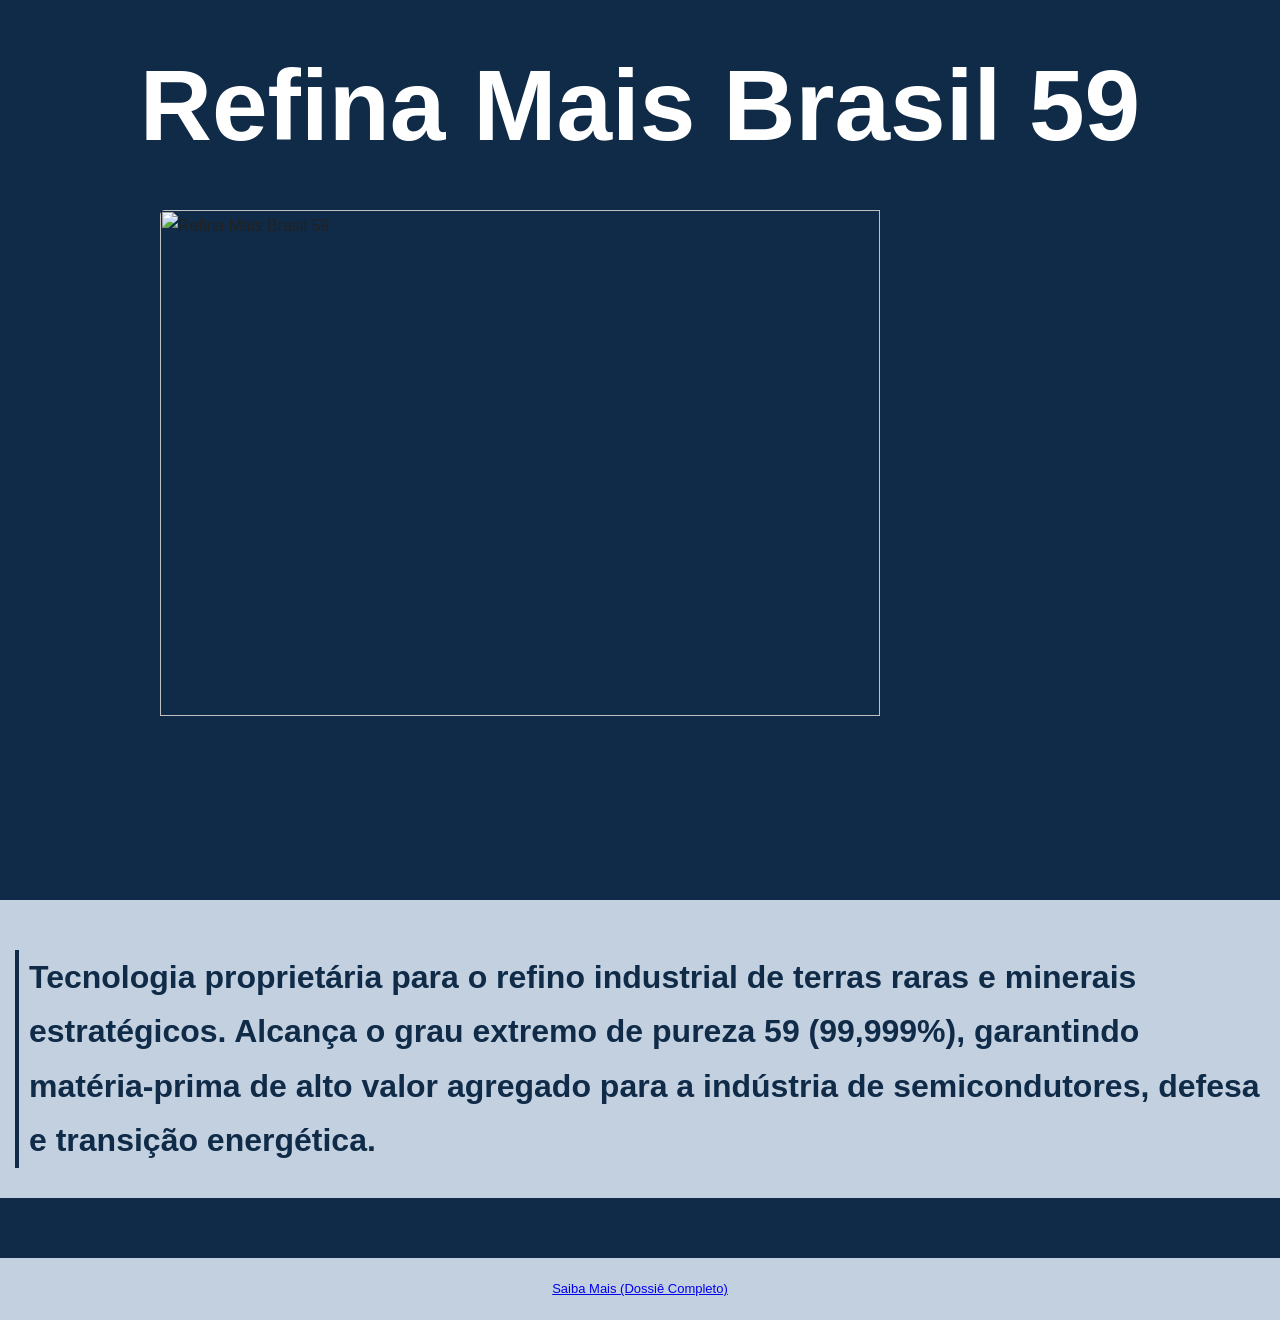
==== Card_RMB59.html @ 1a83d527 "Add files via upload" ====
<html>
  <meta charset="UTF-8">
  <meta name="viewport" content="width=device-width, initial-scale=1.0">
  <head>
  <style>
    * { margin: 0; padding: 0; box-sizing: border-box; font-family: 'Segoe UI', Tahoma, Geneva, Verdana, sans-serif; }
    body { background-color: #0f2b48; color: #222; line-height: 1.7; }
    header a { color: #fff; text-decoration: none; font-weight: bold; text-align: center; }
    .container { max-width: 900px; margin: 40px auto; padding: 0 20px; }
    .voltar-link { display: inline-block; margin-bottom: 20px; color: #0f2b48; text-decoration: none; font-weight: bold; }
    .voltar-link:hover { text-decoration: underline; }
    h2 { color: #0f2b48; font-size: 22px; margin-top: 35px; margin-bottom: 15px; border-left: 4px solid #0f2b48; padding-left: 10px; }
    p { margin-bottom: 18px; text-align: justify; color: #333; }
    ul { margin-left: 25px; margin-bottom: 20px; }
    li { margin-bottom: 8px; }
    .box-destaque { background: #f0f4f8; border: 1px solid #d0dfec; padding: 20px; border-radius: 6px; margin: 25px 0; }
    .box-destaque h3 { color: #0f2b48; margin-bottom: 10px; }
    footer { background: #0b1e33; color: #a0b2c6; text-align: center; padding: 20px; margin-top: 60px; font-size: 13px; }
    header {background-color: #0f2b48;width: 100%;display: block;padding: 20px;text-align: center;
}

header h1 {color: white;font-size: 100px;text-align: center;border: none;padding: 0;margin: 0;width: 100%;
}

section {
  display: flex;
}
nav {
  flex: 1;
  background-color: #0f2b48;
  padding: 15px;
}
nav ul {
  list-style-type: none;
  padding: 0;
}article {
  flex: 4;
  background-color: #c3d0e0;
  padding: 15px;
}
article h2 {
  font-size: 2rem;
}
footer {
  background-color: #c3d0e0;
  padding: 20px;
  text-align: center;
  color: white;
}
    @media (max-width: 600px) {
  section {
    flex-direction: column;
  }
}
  </style>
  </head>
  <header><h1><strong>Refina Mais Brasil 59</strong></h1></header>
      <img src="https://www.tce.mg.gov.br/ImagemDestaque/1111627982.jpg"
     alt="Refina Mais Brasil 59"
     style="width:75%; display:block; margin: 0 auto 15px auto; border-radius:5px;">
    </ul> 
  <article>
   <h2>Tecnologia proprietária para o refino industrial de terras raras e minerais estratégicos. Alcança o grau extremo de pureza 59 (99,999%), garantindo matéria-prima de alto valor agregado para a indústria de semicondutores, defesa e transição energética.</h2>
  </article>
<footer><a href="refina-59.html" class="btn-saiba-mais">Saiba Mais (Dossiê Completo)</a></footer>
</html>
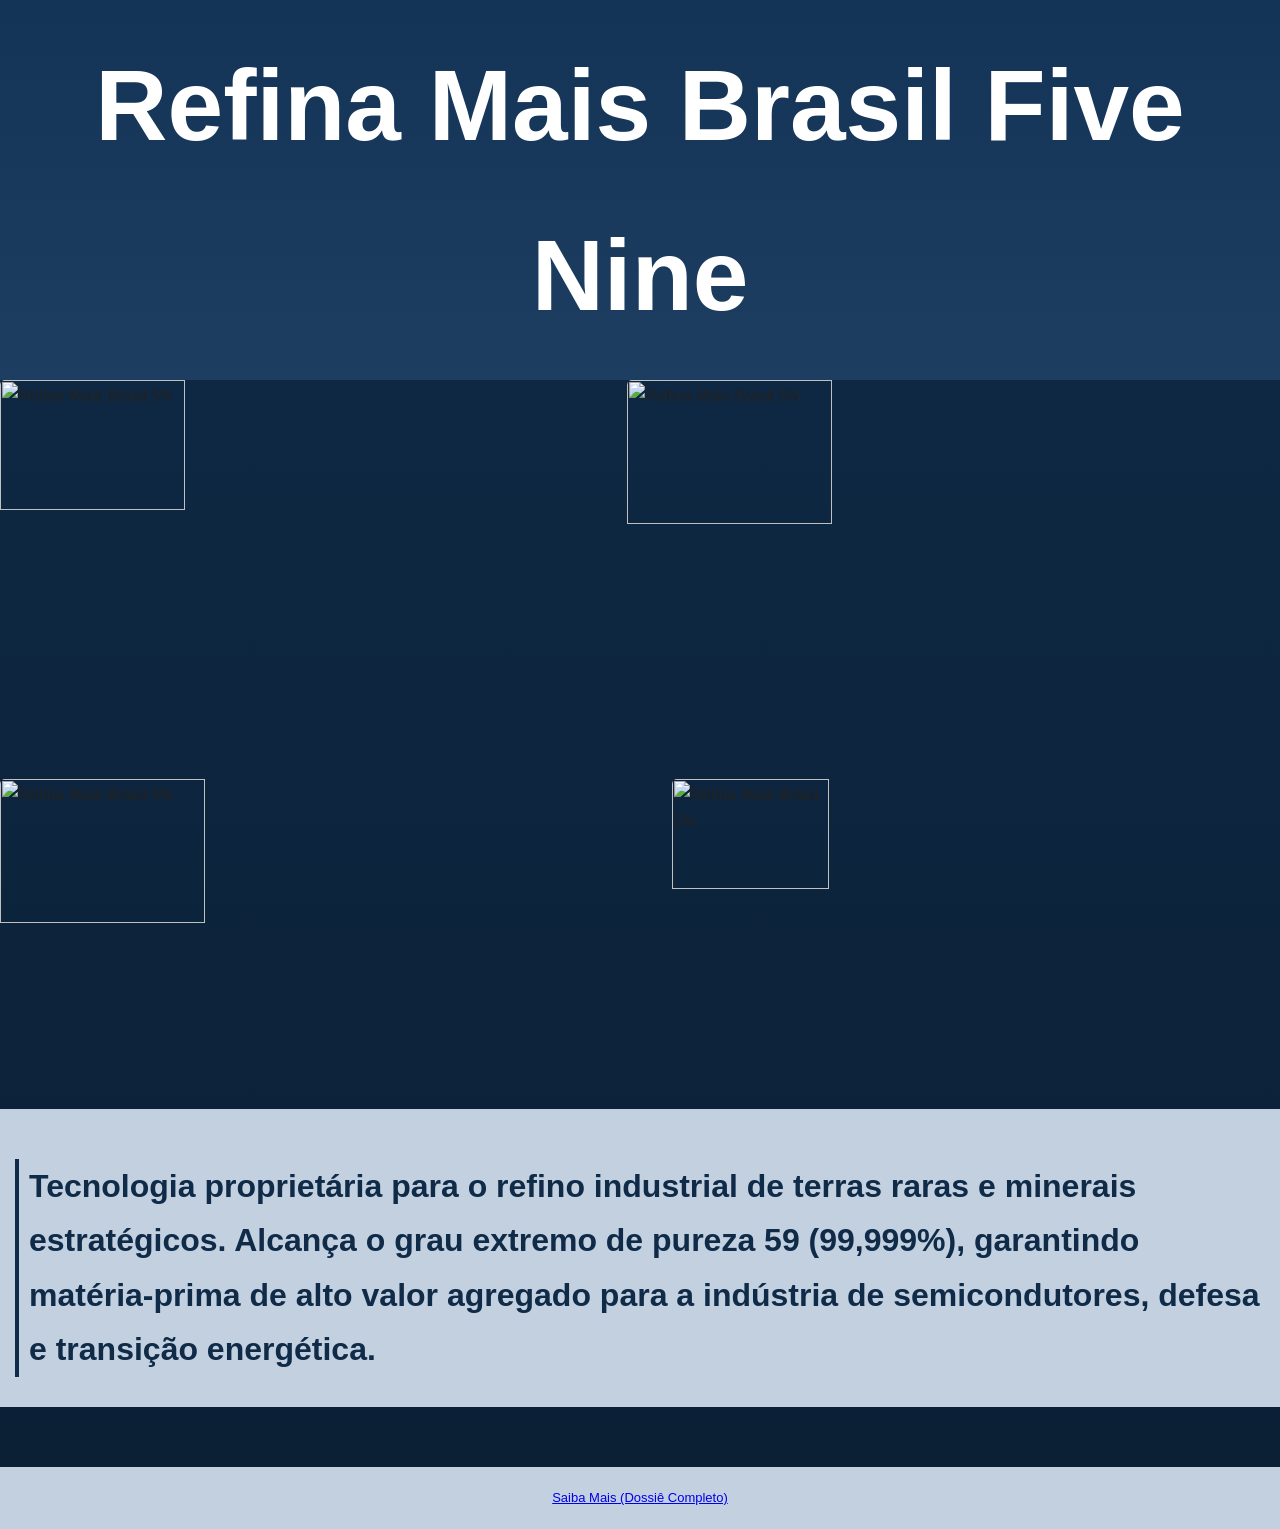
==== commit a3bee285: "Add files via upload" ====
--- a/Card_RMB59.html
+++ b/Card_RMB59.html
@@ -4,7 +4,7 @@
   <head>
   <style>
     * { margin: 0; padding: 0; box-sizing: border-box; font-family: 'Segoe UI', Tahoma, Geneva, Verdana, sans-serif; }
-    body { background-color: #0f2b48; color: #222; line-height: 1.7; }
+    body { background-color: #0f2b48; color: #222; line-height: 1.7; BacKground-image: linear-gradient(#0f2b48,rgba(0, 0, 3, 0.288)) }
     header a { color: #fff; text-decoration: none; font-weight: bold; text-align: center; }
     .container { max-width: 900px; margin: 40px auto; padding: 0 20px; }
     .voltar-link { display: inline-block; margin-bottom: 20px; color: #0f2b48; text-decoration: none; font-weight: bold; }
@@ -16,7 +16,7 @@
     .box-destaque { background: #f0f4f8; border: 1px solid #d0dfec; padding: 20px; border-radius: 6px; margin: 25px 0; }
     .box-destaque h3 { color: #0f2b48; margin-bottom: 10px; }
     footer { background: #0b1e33; color: #a0b2c6; text-align: center; padding: 20px; margin-top: 60px; font-size: 13px; }
-    header {background-color: #0f2b48;width: 100%;display: block;padding: 20px;text-align: center;
+    header {background-color: #133457;width: 100%;display: block;padding: 20px;text-align: center; background-image: linear-gradient(#133457,#1e3e61);
 }
 
 header h1 {color: white;font-size: 100px;text-align: center;border: none;padding: 0;margin: 0;width: 100%;
@@ -54,10 +54,29 @@
 }
   </style>
   </head>
-  <header><h1><strong>Refina Mais Brasil 59</strong></h1></header>
-      <img src="https://www.tce.mg.gov.br/ImagemDestaque/1111627982.jpg"
-     alt="Refina Mais Brasil 59"
-     style="width:75%; display:block; margin: 0 auto 15px auto; border-radius:5px;">
+  <header><h1><strong>Refina Mais Brasil Five Nine</strong></h1></header>
+      <img src="https://encrypted-tbn0.gstatic.com/images?q=tbn:ANd9GcQ9hmEEEx_StwH6_mSOwBJF-yfBmpSzUkWbQmv9wnbqNw&s=10"
+     alt="Refina Mais Brasil 5N"
+     style="width:38%; display:block; margin: 0 auto 15px auto; border-radius:5px; float:left ;">
+
+     <img src="https://encrypted-tbn0.gstatic.com/images?q=tbn:ANd9GcS3CgoE-8JpAZC7SOGq67KvSznF_Wfr4I5TkamBC3Ex_g&s=10"
+     alt="Refina Mais Brasil 5N"
+     style="width:40%; display:block; margin: 0 auto 15px auto; border-radius:5px;">
+
+
+     <img src="https://imagens.ebc.com.br/1G0laUv1Nd3sz6xaakOAyJeFCKk=/1170x700/smart/https://agenciabrasil.ebc.com.br/sites/default/files/thumbnails/image/2025/04/22/sigma-lithium-litio-jequitinhonh.jpeg?itok=E_oW8sHb"
+     alt="Refina Mais Brasil 5N"
+     style="width:1%; display:block; margin: 0 auto 15px auto; border-radius:5px; opacity:0%;">
+
+
+     <img src="https://imagens.ebc.com.br/1G0laUv1Nd3sz6xaakOAyJeFCKk=/1170x700/smart/https://agenciabrasil.ebc.com.br/sites/default/files/thumbnails/image/2025/04/22/sigma-lithium-litio-jequitinhonh.jpeg?itok=E_oW8sHb"
+     alt="Refina Mais Brasil 5N"
+     style="width:40%; display:block; margin: 0 auto 15px auto; border-radius:5px; float:left">
+
+     <img src="https://www12.senado.leg.br/noticias/infomaterias/2026/06/o-futuro-e-o-presente-nas-terras-raras/mineracao/@@images/imagem"
+     alt="Refina Mais Brasil 5N"
+     style="width:35%; display:block; margin: 0 auto 15px auto; border-radius:5px;">
+
     </ul> 
   <article>
    <h2>Tecnologia proprietária para o refino industrial de terras raras e minerais estratégicos. Alcança o grau extremo de pureza 59 (99,999%), garantindo matéria-prima de alto valor agregado para a indústria de semicondutores, defesa e transição energética.</h2>
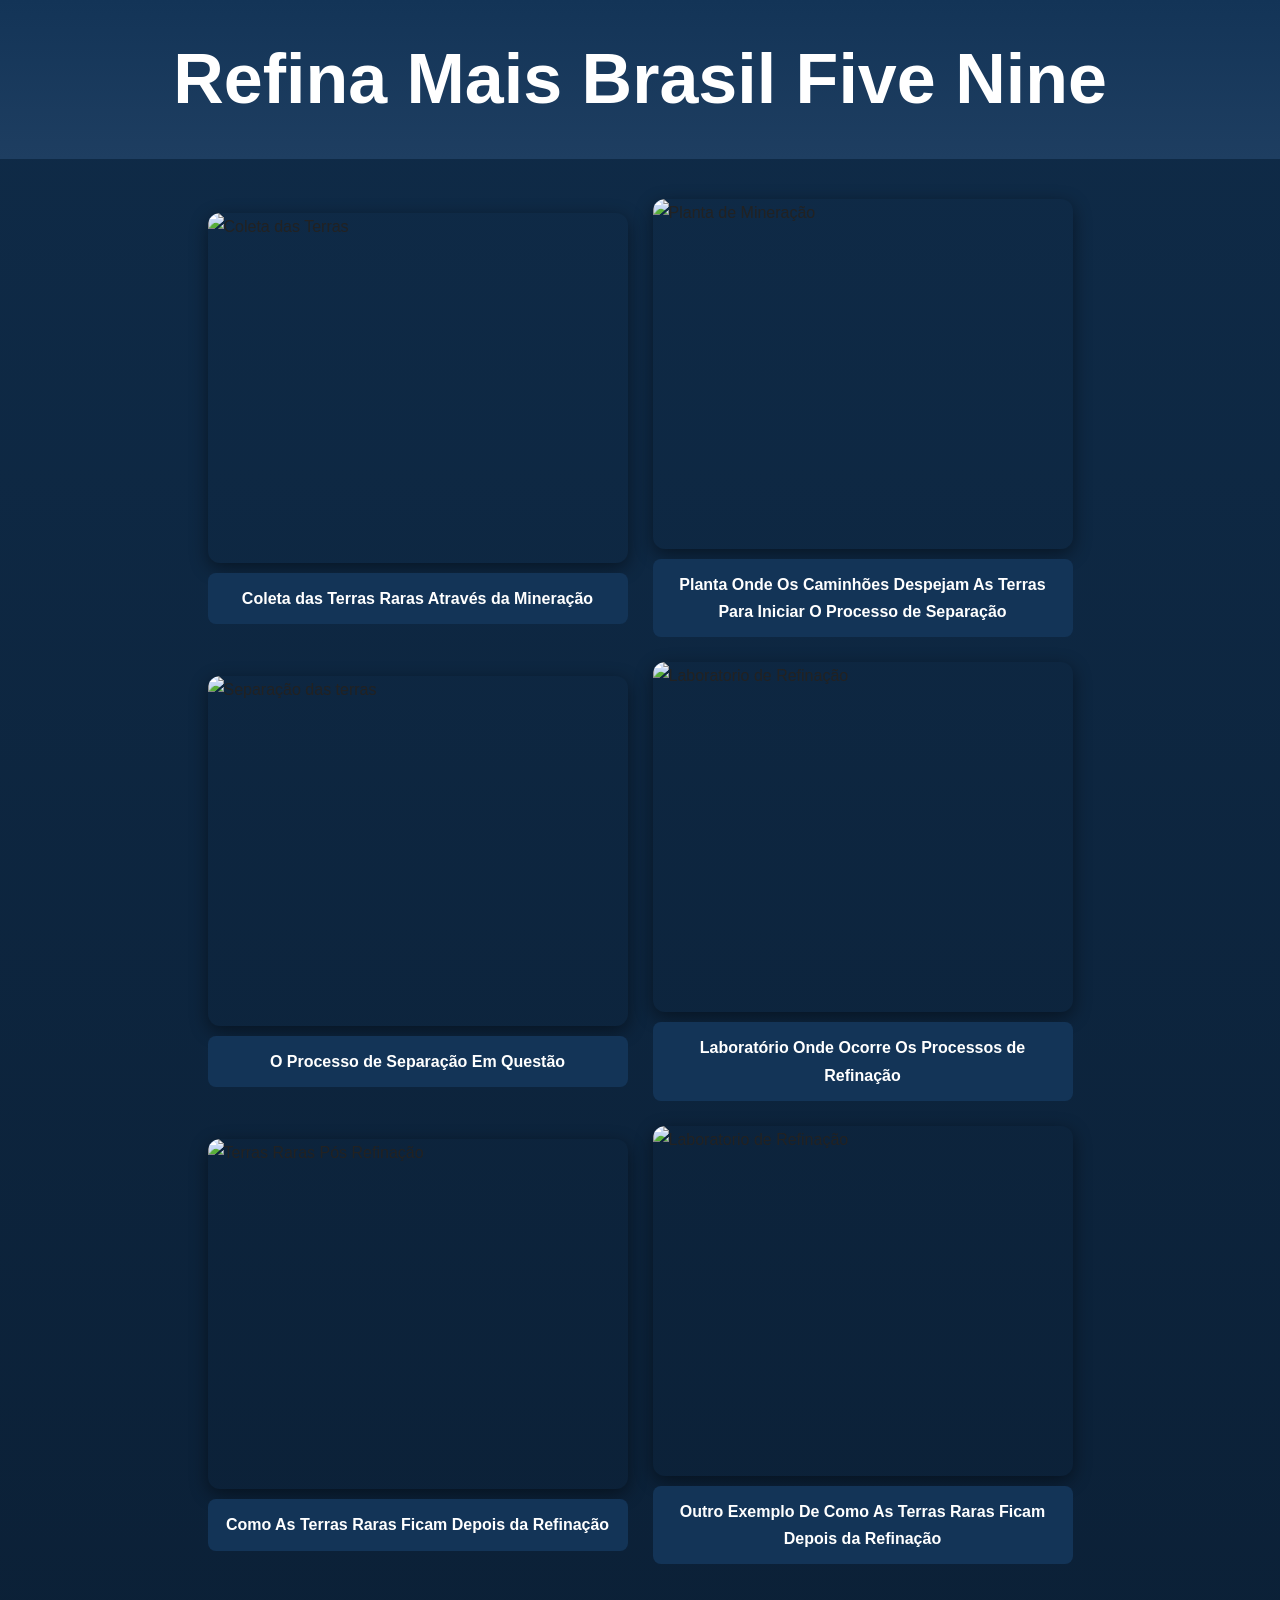
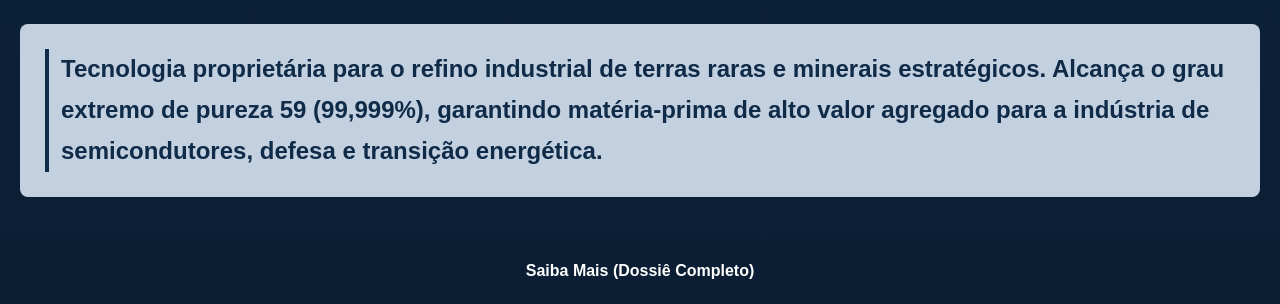
==== commit 6d6d65c4: "Update Card_RMB59.html" ====
--- a/Card_RMB59.html
+++ b/Card_RMB59.html
@@ -1,85 +1,215 @@
-<html>
-  <meta charset="UTF-8">
-  <meta name="viewport" content="width=device-width, initial-scale=1.0">
-  <head>
-  <style>
-    * { margin: 0; padding: 0; box-sizing: border-box; font-family: 'Segoe UI', Tahoma, Geneva, Verdana, sans-serif; }
-    body { background-color: #0f2b48; color: #222; line-height: 1.7; BacKground-image: linear-gradient(#0f2b48,rgba(0, 0, 3, 0.288)) }
-    header a { color: #fff; text-decoration: none; font-weight: bold; text-align: center; }
-    .container { max-width: 900px; margin: 40px auto; padding: 0 20px; }
-    .voltar-link { display: inline-block; margin-bottom: 20px; color: #0f2b48; text-decoration: none; font-weight: bold; }
-    .voltar-link:hover { text-decoration: underline; }
-    h2 { color: #0f2b48; font-size: 22px; margin-top: 35px; margin-bottom: 15px; border-left: 4px solid #0f2b48; padding-left: 10px; }
-    p { margin-bottom: 18px; text-align: justify; color: #333; }
-    ul { margin-left: 25px; margin-bottom: 20px; }
-    li { margin-bottom: 8px; }
-    .box-destaque { background: #f0f4f8; border: 1px solid #d0dfec; padding: 20px; border-radius: 6px; margin: 25px 0; }
-    .box-destaque h3 { color: #0f2b48; margin-bottom: 10px; }
-    footer { background: #0b1e33; color: #a0b2c6; text-align: center; padding: 20px; margin-top: 60px; font-size: 13px; }
-    header {background-color: #133457;width: 100%;display: block;padding: 20px;text-align: center; background-image: linear-gradient(#133457,#1e3e61);
+<!DOCTYPE html>
+<html lang="pt-BR">
+<head>
+<meta charset="UTF-8">
+<meta name="viewport" content="width=device-width, initial-scale=1.0">
+<title>Refina Mais Brasil Five Nine</title>
+<style>
+* {
+  margin: 0;
+  padding: 0;
+  box-sizing: border-box;
+  font-family: 'Segoe UI', Tahoma, Geneva, Verdana, sans-serif;
+}
+body {
+  background-color: #0f2b48;
+  color: #222;
+  line-height: 1.7;
+  background-image: linear-gradient(#0f2b48, rgba(0,0,3,0.288));
+}
+header {
+  background-color: #133457;
+  width: 100%;
+  padding: 20px;
+  text-align: center;
+  background-image: linear-gradient(#133457, #1e3e61);
+}
+header h1 {
+  color: white;
+  font-size: clamp(30px, 7vw, 70px);
+  text-align: center;
+  border: none;
+  padding: 0;
+}
+.container {
+  max-width: 1100px;
+  margin: 40px auto;
+  padding: 0 20px;
+}
+.galeria {
+  display: flex;
+  justify-content: center;
+  align-items: center;
+  gap: 25px;
+  flex-wrap: wrap;
+  padding: 40px 20px;
+  max-width: 1800px;
+  margin: auto;
+}
+.galeria figure {
+  flex: 1 1 350px;
+  max-width: 400px;
+  display: flex;
+  flex-direction: column;
+  align-items: center;
+  justify-content: flex-start;
+  gap: 10px;
 }
 
-header h1 {color: white;font-size: 100px;text-align: center;border: none;padding: 0;margin: 0;width: 100%;
-}
-
-section {
-  display: flex;
-}
-nav {
-  flex: 1;
-  background-color: #0f2b48;
-  padding: 15px;
-}
-nav ul {
-  list-style-type: none;
-  padding: 0;
-}article {
-  flex: 4;
+.galeria figure img {
+  width: 100%;
+  height: 350px;
+  object-fit: cover;
+  display: block;
+  border-radius: 12px;
+}
+.galeria figcaption {
+  display: block;
+  width: 100%;
+  text-align: center;
+  color: white;
+  background-color: #133457;
+  padding: 12px;
+  border-radius: 8px;
+  font-size: 16px;
+  font-weight: bold;
+  min-height: 45px;
+  outline: none;
+}
+.galeria figcaption:focus {
+  border-color: #ffffff;
+  background-color: #1e456d;
+}
+.galeria img {
+  width: 100%;
+  height: 350px;
+  object-fit: cover;
+  display: block;
+  border-radius: 12px;
+  box-shadow: 0 5px 18px rgba(0,0,0,0.45);
+  transition: transform 0.3s ease;
+}
+.galeria img:hover {
+  transform: scale(1.05);
+}
+@media (min-width: 1200px) {
+  .galeria figure {
+    flex: 1 1 400px;
+    max-width: 420px;
+  }
+  .galeria img {
+    height: 400px;
+  }
+}
+@media (max-width: 600px) {
+  .galeria {
+    gap: 15px;
+  }
+  .galeria figure {
+    flex: 1 1 100%;
+    max-width: 100%;
+  }
+  .galeria img {
+    height: 260px;
+  }
+}
+article {
   background-color: #c3d0e0;
-  padding: 15px;
+  padding: 25px;
+  margin: 20px;
+  border-radius: 8px;
 }
 article h2 {
-  font-size: 2rem;
+  color: #0f2b48;
+  font-size: 1.5rem;
+  border-left: 4px solid #0f2b48;
+  padding-left: 12px;
 }
 footer {
-  background-color: #c3d0e0;
+  background-color: #0b1e33;
   padding: 20px;
   text-align: center;
+  margin-top: 40px;
+}
+footer a {
   color: white;
-}
-    @media (max-width: 600px) {
-  section {
-    flex-direction: column;
-  }
-}
-  </style>
-  </head>
-  <header><h1><strong>Refina Mais Brasil Five Nine</strong></h1></header>
-      <img src="https://encrypted-tbn0.gstatic.com/images?q=tbn:ANd9GcQ9hmEEEx_StwH6_mSOwBJF-yfBmpSzUkWbQmv9wnbqNw&s=10"
-     alt="Refina Mais Brasil 5N"
-     style="width:38%; display:block; margin: 0 auto 15px auto; border-radius:5px; float:left ;">
-
-     <img src="https://encrypted-tbn0.gstatic.com/images?q=tbn:ANd9GcS3CgoE-8JpAZC7SOGq67KvSznF_Wfr4I5TkamBC3Ex_g&s=10"
-     alt="Refina Mais Brasil 5N"
-     style="width:40%; display:block; margin: 0 auto 15px auto; border-radius:5px;">
-
-
-     <img src="https://imagens.ebc.com.br/1G0laUv1Nd3sz6xaakOAyJeFCKk=/1170x700/smart/https://agenciabrasil.ebc.com.br/sites/default/files/thumbnails/image/2025/04/22/sigma-lithium-litio-jequitinhonh.jpeg?itok=E_oW8sHb"
-     alt="Refina Mais Brasil 5N"
-     style="width:1%; display:block; margin: 0 auto 15px auto; border-radius:5px; opacity:0%;">
-
-
-     <img src="https://imagens.ebc.com.br/1G0laUv1Nd3sz6xaakOAyJeFCKk=/1170x700/smart/https://agenciabrasil.ebc.com.br/sites/default/files/thumbnails/image/2025/04/22/sigma-lithium-litio-jequitinhonh.jpeg?itok=E_oW8sHb"
-     alt="Refina Mais Brasil 5N"
-     style="width:40%; display:block; margin: 0 auto 15px auto; border-radius:5px; float:left">
-
-     <img src="https://www12.senado.leg.br/noticias/infomaterias/2026/06/o-futuro-e-o-presente-nas-terras-raras/mineracao/@@images/imagem"
-     alt="Refina Mais Brasil 5N"
-     style="width:35%; display:block; margin: 0 auto 15px auto; border-radius:5px;">
-
-    </ul> 
-  <article>
-   <h2>Tecnologia proprietária para o refino industrial de terras raras e minerais estratégicos. Alcança o grau extremo de pureza 59 (99,999%), garantindo matéria-prima de alto valor agregado para a indústria de semicondutores, defesa e transição energética.</h2>
-  </article>
-<footer><a href="refina-59.html" class="btn-saiba-mais">Saiba Mais (Dossiê Completo)</a></footer>
-</html>+  text-decoration: none;
+  font-weight: bold;
+}
+footer a:hover {
+  text-decoration: underline;
+}
+@media (max-width: 600px) {
+  .galeria {
+    gap: 12px;
+  }
+  .galeria figure {
+    flex: 1 1 100%;
+    max-width: 100%;
+  }
+  .galeria img {
+    height: 220px;
+  }
+  article h2 {
+    font-size: 1.1rem;
+  }
+}
+</style>
+</head>
+<body>
+<header>
+  <h1><strong>Refina Mais Brasil Five Nine</strong></h1>
+</header>
+<div class="galeria">
+  <figure>
+    <img
+      src="https://encrypted-tbn0.gstatic.com/images?q=tbn:ANd9GcSkCdIasS4atObnztY8CDeIw6FkFCIyRp-ZLyVBf3XGyO7PT2LW-be8pz6i&s=10"
+      alt="Coleta das Terras">
+      <figcaption >Coleta das Terras Raras Através da Mineração</figcaption>
+  </figure>
+  <figure>
+    <img
+      src="https://s2-oglobo.glbimg.com/Lzq1qzqauH9tRtZ7KbAD4PhMjq4=/1200x/smart/filters:cover():strip_icc()/i.s3.glbimg.com/v1/AUTH_da025474c0c44edd99332dddb09cabe8/internal_photos/bs/2023/H/J/WPNOpRRfWAscx4UZIo0g/sigma1.jpg"
+      alt="Planta de Mineração">
+      <figcaption>Planta Onde Os Caminhões Despejam As Terras Para Iniciar O Processo de Separação</figcaption>
+  </figure>
+  <figure>
+    <img
+      src="https://imagens.ebc.com.br/1G0laUv1Nd3sz6xaakOAyJeFCKk=/1170x700/smart/https://agenciabrasil.ebc.com.br/sites/default/files/thumbnails/image/2025/04/22/sigma-lithium-litio-jequitinhonh.jpeg?itok=E_oW8sHb"
+      alt="Separação das terras">
+      <figcaption>O Processo de Separação Em Questão</figcaption>
+  </figure>
+  <figure>
+    <img
+      src="https://encrypted-tbn0.gstatic.com/images?q=tbn:ANd9GcS3CgoE-8JpAZC7SOGq67KvSznF_Wfr4I5TkamBC3Ex_g&s=10"
+      alt="Laboratorio de Refinação">
+      <figcaption>Laboratório Onde Ocorre Os Processos de Refinação</figcaption>
+  </figure>
+   <figure>
+    <img
+      src="https://conteudo.imguol.com.br/c/entretenimento/da/2025/03/06/amostras-de-minerais-de-terras-raras-oxido-de-cerio-bastnasita-oxido-de-neodimio-e-carbonato-de-lantanio-1741301648121_v2_900x506.jpg"
+      alt="Terras Raras Pós Refinação">
+      <figcaption>Como As Terras Raras Ficam Depois da Refinação</figcaption>
+  </figure>
+  <figure>
+    <img
+      src="https://imagens.publico.pt/imagens.aspx/1849768?tp=UH&db=IMAGENS&type=JPG&w=1800&act=resize"
+      alt="Laboratorio de Refinação">
+      <figcaption>Outro Exemplo De Como As Terras Raras Ficam Depois da Refinação</figcaption>
+  </figure>
+</div>
+<article>
+  <h2>
+    Tecnologia proprietária para o refino industrial de terras raras e
+    minerais estratégicos. Alcança o grau extremo de pureza 59 (99,999%),
+    garantindo matéria-prima de alto valor agregado para a indústria de
+    semicondutores, defesa e transição energética.
+  </h2>
+</article>
+<footer>
+  <a href="refina-59.html" class="btn-saiba-mais">
+    Saiba Mais (Dossiê Completo)
+  </a>
+</footer>
+</body>
+</html>
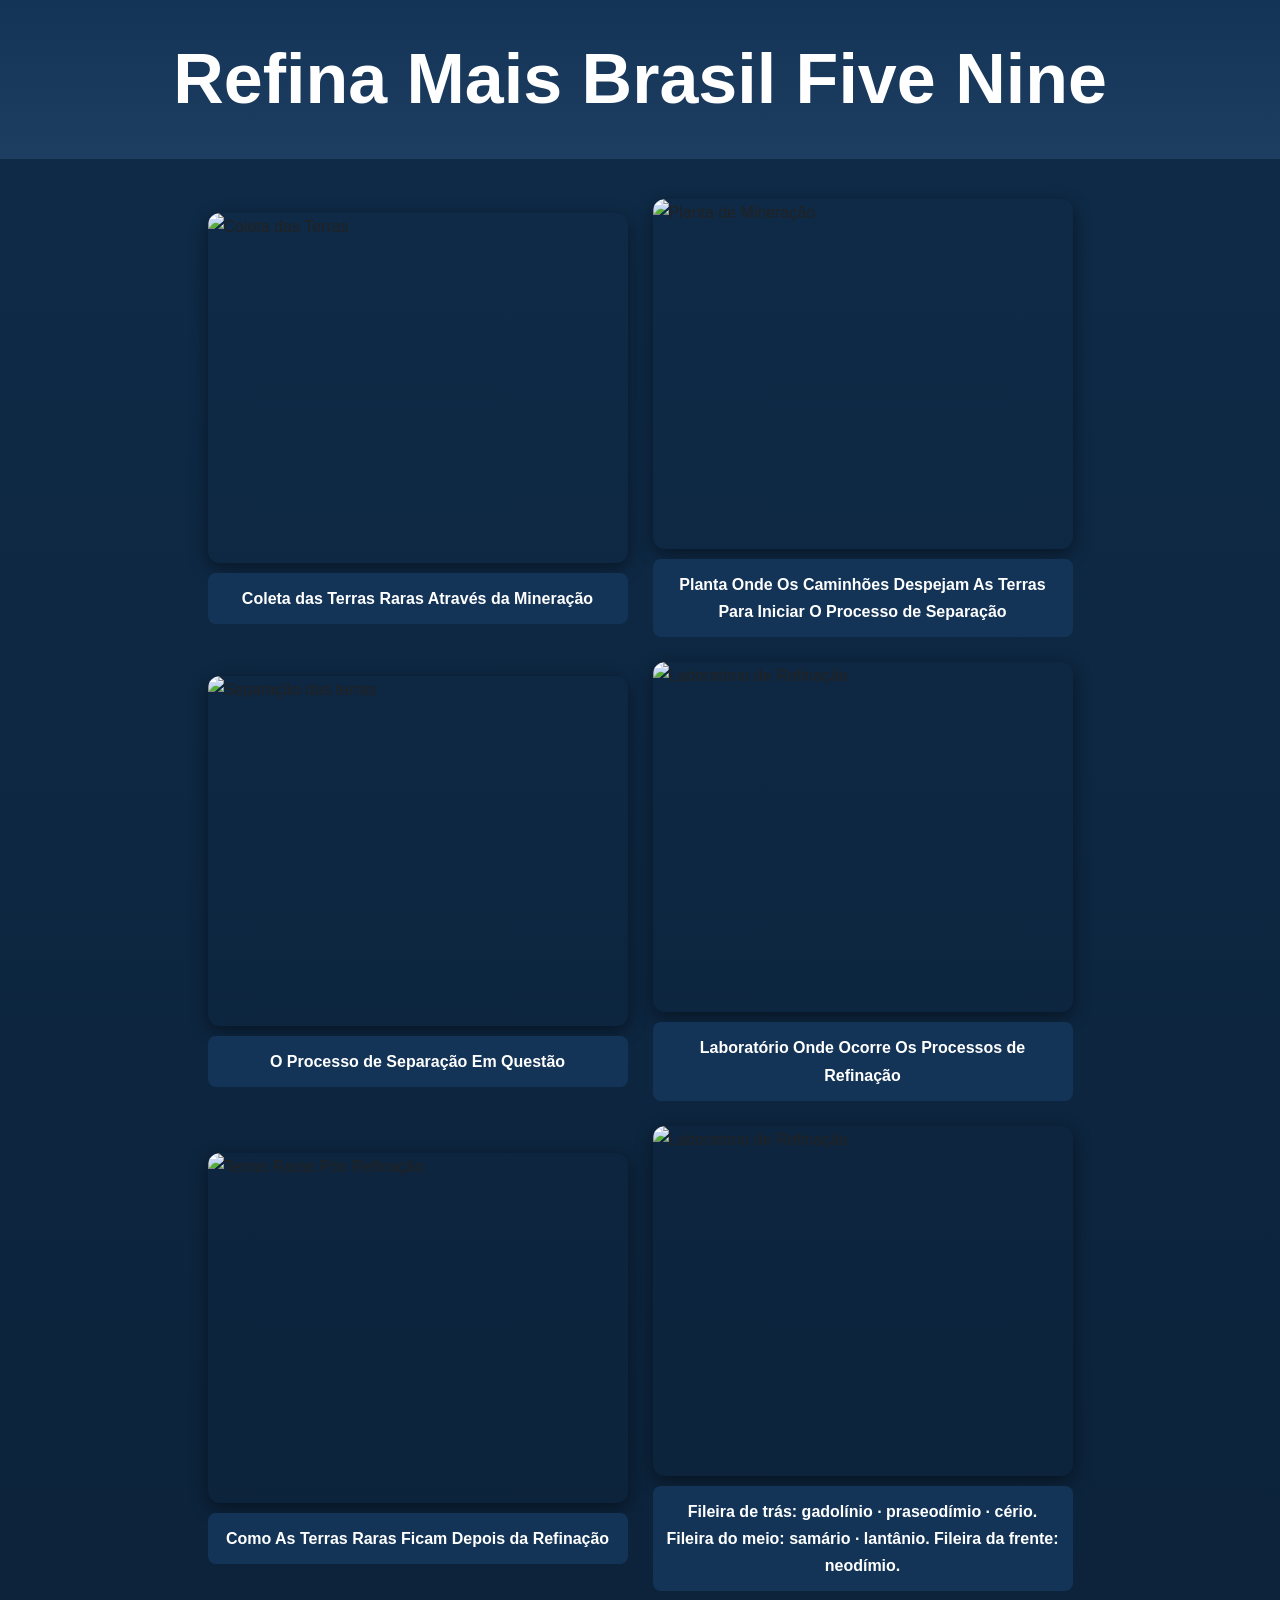
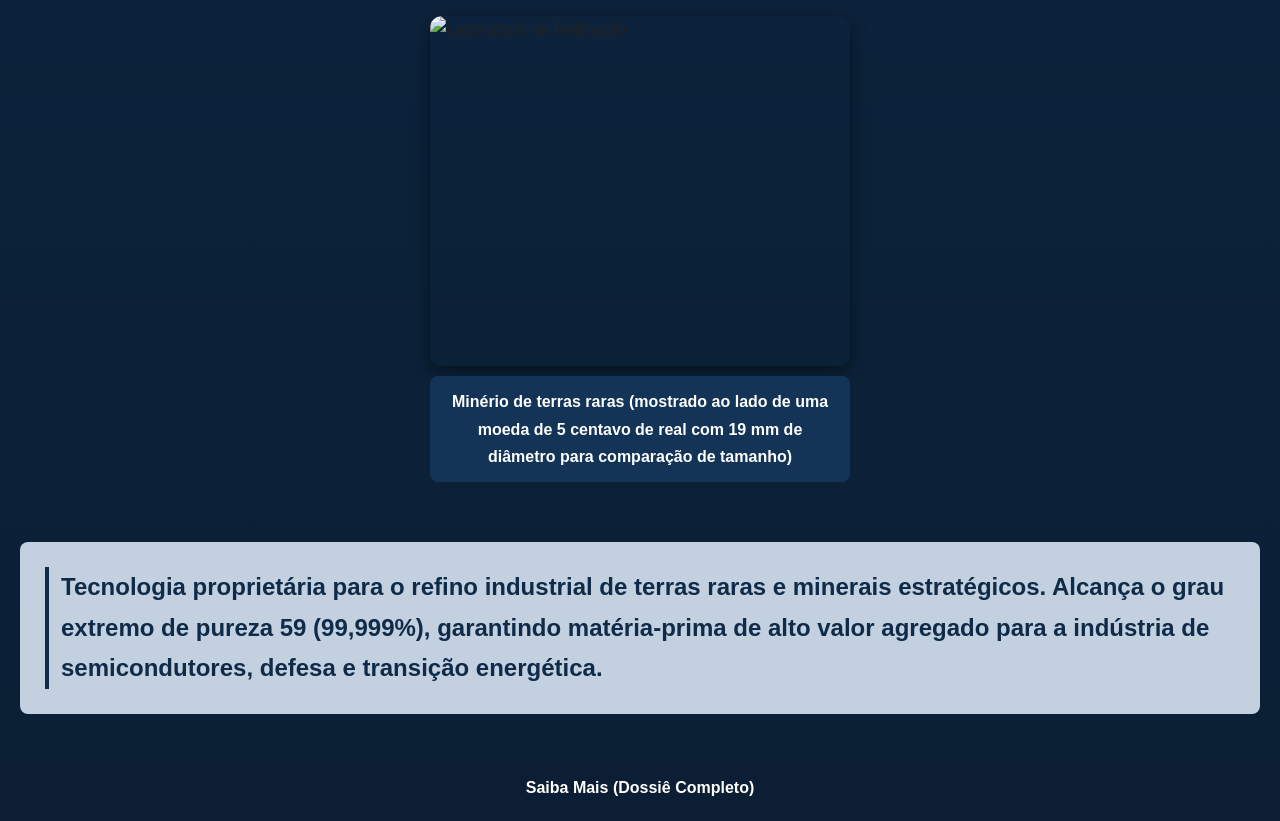
==== commit b132ca99: "Update Card_RMB59.html" ====
--- a/Card_RMB59.html
+++ b/Card_RMB59.html
@@ -3,7 +3,9 @@
 <head>
 <meta charset="UTF-8">
 <meta name="viewport" content="width=device-width, initial-scale=1.0">
+
 <title>Refina Mais Brasil Five Nine</title>
+
 <style>
 * {
   margin: 0;
@@ -11,12 +13,14 @@
   box-sizing: border-box;
   font-family: 'Segoe UI', Tahoma, Geneva, Verdana, sans-serif;
 }
+
 body {
   background-color: #0f2b48;
   color: #222;
   line-height: 1.7;
   background-image: linear-gradient(#0f2b48, rgba(0,0,3,0.288));
 }
+
 header {
   background-color: #133457;
   width: 100%;
@@ -24,6 +28,7 @@
   text-align: center;
   background-image: linear-gradient(#133457, #1e3e61);
 }
+
 header h1 {
   color: white;
   font-size: clamp(30px, 7vw, 70px);
@@ -31,11 +36,13 @@
   border: none;
   padding: 0;
 }
+
 .container {
   max-width: 1100px;
   margin: 40px auto;
   padding: 0 20px;
 }
+
 .galeria {
   display: flex;
   justify-content: center;
@@ -46,6 +53,7 @@
   max-width: 1800px;
   margin: auto;
 }
+
 .galeria figure {
   flex: 1 1 350px;
   max-width: 400px;
@@ -63,6 +71,7 @@
   display: block;
   border-radius: 12px;
 }
+
 .galeria figcaption {
   display: block;
   width: 100%;
@@ -80,6 +89,7 @@
   border-color: #ffffff;
   background-color: #1e456d;
 }
+
 .galeria img {
   width: 100%;
   height: 350px;
@@ -89,115 +99,148 @@
   box-shadow: 0 5px 18px rgba(0,0,0,0.45);
   transition: transform 0.3s ease;
 }
+
 .galeria img:hover {
   transform: scale(1.05);
 }
+
 @media (min-width: 1200px) {
   .galeria figure {
     flex: 1 1 400px;
     max-width: 420px;
   }
+
   .galeria img {
     height: 400px;
   }
 }
+
 @media (max-width: 600px) {
   .galeria {
     gap: 15px;
   }
+
   .galeria figure {
     flex: 1 1 100%;
     max-width: 100%;
   }
+
   .galeria img {
     height: 260px;
   }
 }
+
 article {
   background-color: #c3d0e0;
   padding: 25px;
   margin: 20px;
   border-radius: 8px;
 }
+
 article h2 {
   color: #0f2b48;
   font-size: 1.5rem;
   border-left: 4px solid #0f2b48;
   padding-left: 12px;
 }
+
 footer {
   background-color: #0b1e33;
   padding: 20px;
   text-align: center;
   margin-top: 40px;
 }
+
 footer a {
   color: white;
   text-decoration: none;
   font-weight: bold;
 }
+
 footer a:hover {
   text-decoration: underline;
 }
+
 @media (max-width: 600px) {
   .galeria {
     gap: 12px;
   }
+
   .galeria figure {
     flex: 1 1 100%;
     max-width: 100%;
   }
+
   .galeria img {
     height: 220px;
   }
+
   article h2 {
     font-size: 1.1rem;
   }
 }
 </style>
 </head>
+
 <body>
+
 <header>
   <h1><strong>Refina Mais Brasil Five Nine</strong></h1>
 </header>
+
 <div class="galeria">
+
   <figure>
     <img
       src="https://encrypted-tbn0.gstatic.com/images?q=tbn:ANd9GcSkCdIasS4atObnztY8CDeIw6FkFCIyRp-ZLyVBf3XGyO7PT2LW-be8pz6i&s=10"
       alt="Coleta das Terras">
       <figcaption >Coleta das Terras Raras Através da Mineração</figcaption>
   </figure>
+
   <figure>
     <img
       src="https://s2-oglobo.glbimg.com/Lzq1qzqauH9tRtZ7KbAD4PhMjq4=/1200x/smart/filters:cover():strip_icc()/i.s3.glbimg.com/v1/AUTH_da025474c0c44edd99332dddb09cabe8/internal_photos/bs/2023/H/J/WPNOpRRfWAscx4UZIo0g/sigma1.jpg"
       alt="Planta de Mineração">
       <figcaption>Planta Onde Os Caminhões Despejam As Terras Para Iniciar O Processo de Separação</figcaption>
   </figure>
+
   <figure>
     <img
       src="https://imagens.ebc.com.br/1G0laUv1Nd3sz6xaakOAyJeFCKk=/1170x700/smart/https://agenciabrasil.ebc.com.br/sites/default/files/thumbnails/image/2025/04/22/sigma-lithium-litio-jequitinhonh.jpeg?itok=E_oW8sHb"
       alt="Separação das terras">
       <figcaption>O Processo de Separação Em Questão</figcaption>
   </figure>
+
   <figure>
     <img
       src="https://encrypted-tbn0.gstatic.com/images?q=tbn:ANd9GcS3CgoE-8JpAZC7SOGq67KvSznF_Wfr4I5TkamBC3Ex_g&s=10"
       alt="Laboratorio de Refinação">
       <figcaption>Laboratório Onde Ocorre Os Processos de Refinação</figcaption>
   </figure>
+
    <figure>
     <img
       src="https://conteudo.imguol.com.br/c/entretenimento/da/2025/03/06/amostras-de-minerais-de-terras-raras-oxido-de-cerio-bastnasita-oxido-de-neodimio-e-carbonato-de-lantanio-1741301648121_v2_900x506.jpg"
       alt="Terras Raras Pós Refinação">
       <figcaption>Como As Terras Raras Ficam Depois da Refinação</figcaption>
   </figure>
+
   <figure>
     <img
       src="https://imagens.publico.pt/imagens.aspx/1849768?tp=UH&db=IMAGENS&type=JPG&w=1800&act=resize"
       alt="Laboratorio de Refinação">
-      <figcaption>Outro Exemplo De Como As Terras Raras Ficam Depois da Refinação</figcaption>
-  </figure>
+      <figcaption>Fileira de trás: gadolínio · praseodímio · cério. Fileira do meio: samário · lantânio. Fileira da frente: neodímio.</figcaption>
+  </figure>
+
+  <figure>
+    <img
+      src="https://thumb.wikimedia.org/wikipedia/commons/thumb/1/10/RareEarthOreUSGOV.jpg/250px-RareEarthOreUSGOV.jpg?utm_source=pt.wikipedia.org&utm_campaign=parser&utm_content=thumbnail"
+      alt="Laboratorio de Refinação">
+      <figcaption>Minério de terras raras (mostrado ao lado de uma moeda de 5 centavo de real com 19 mm de diâmetro para comparação de tamanho)</figcaption>
+  </figure>
+
 </div>
+
 <article>
   <h2>
     Tecnologia proprietária para o refino industrial de terras raras e
@@ -206,10 +249,12 @@
     semicondutores, defesa e transição energética.
   </h2>
 </article>
+
 <footer>
   <a href="refina-59.html" class="btn-saiba-mais">
     Saiba Mais (Dossiê Completo)
   </a>
 </footer>
+
 </body>
 </html>
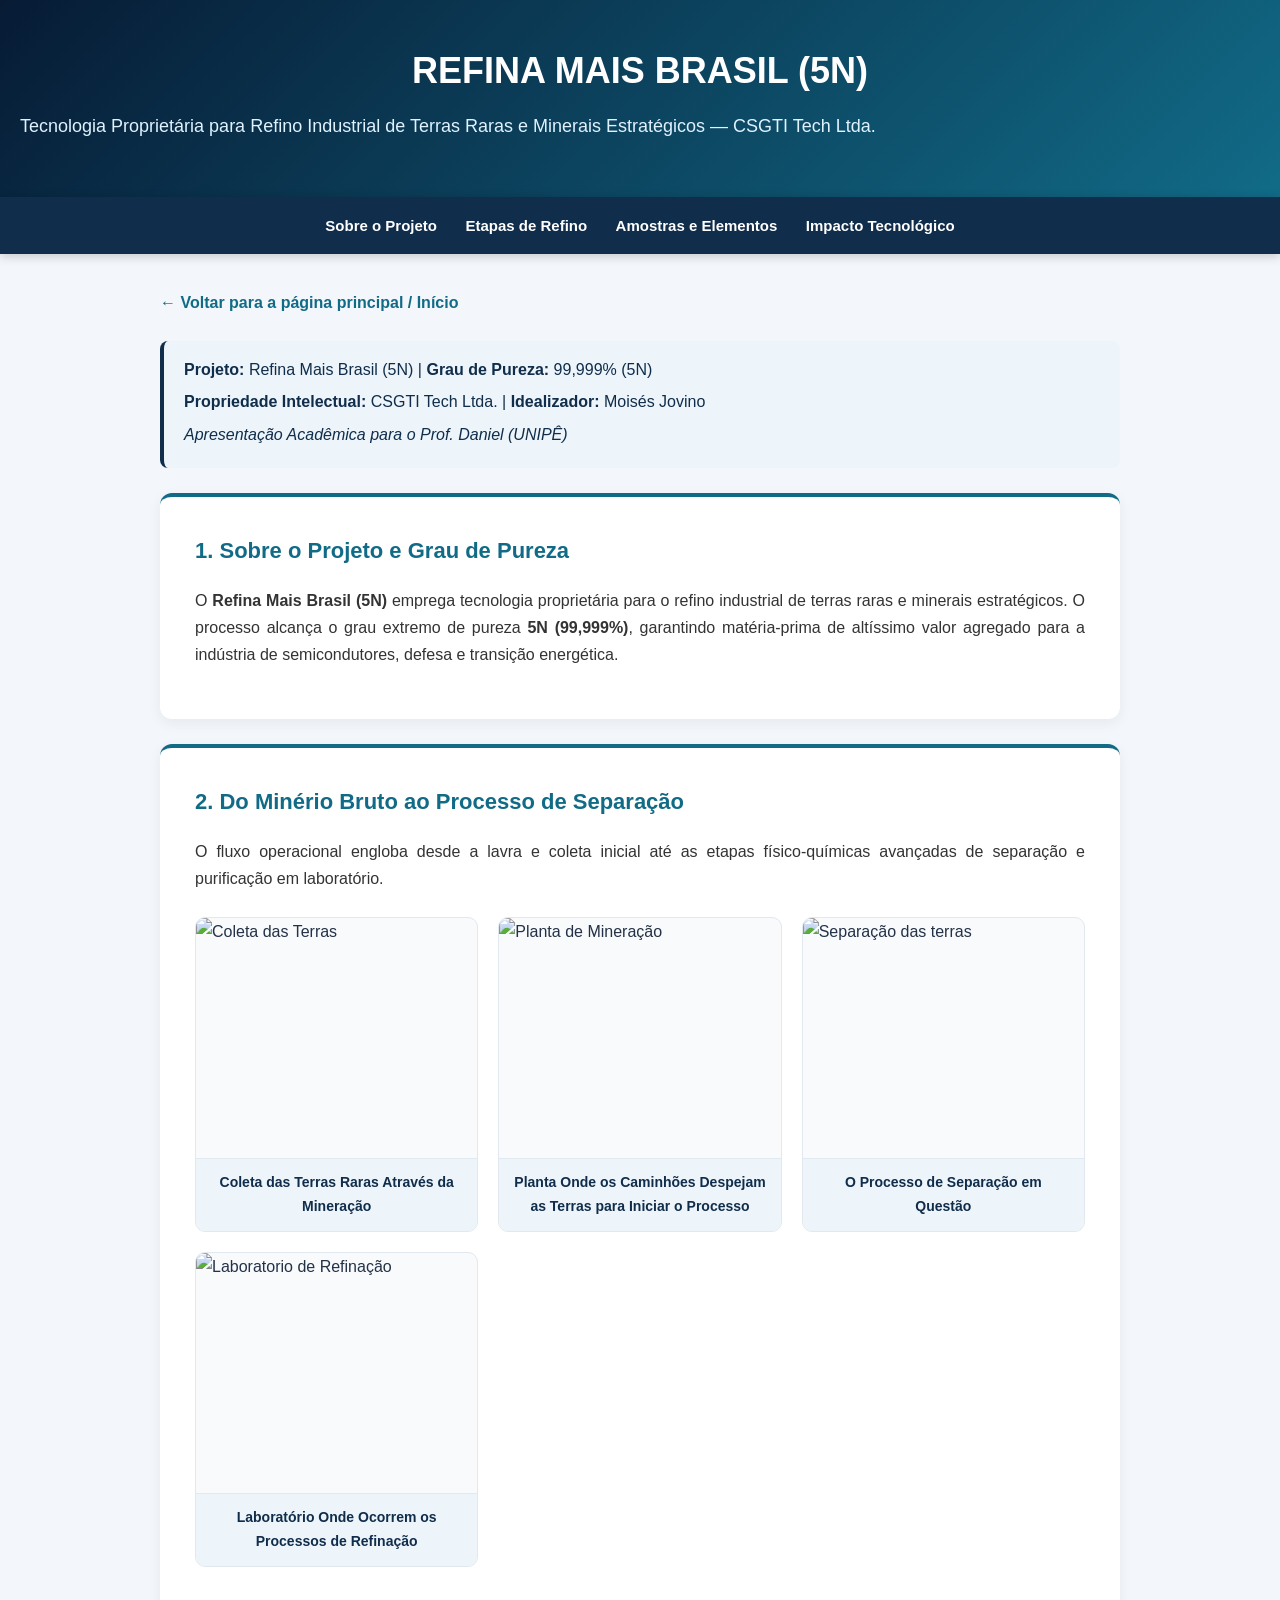
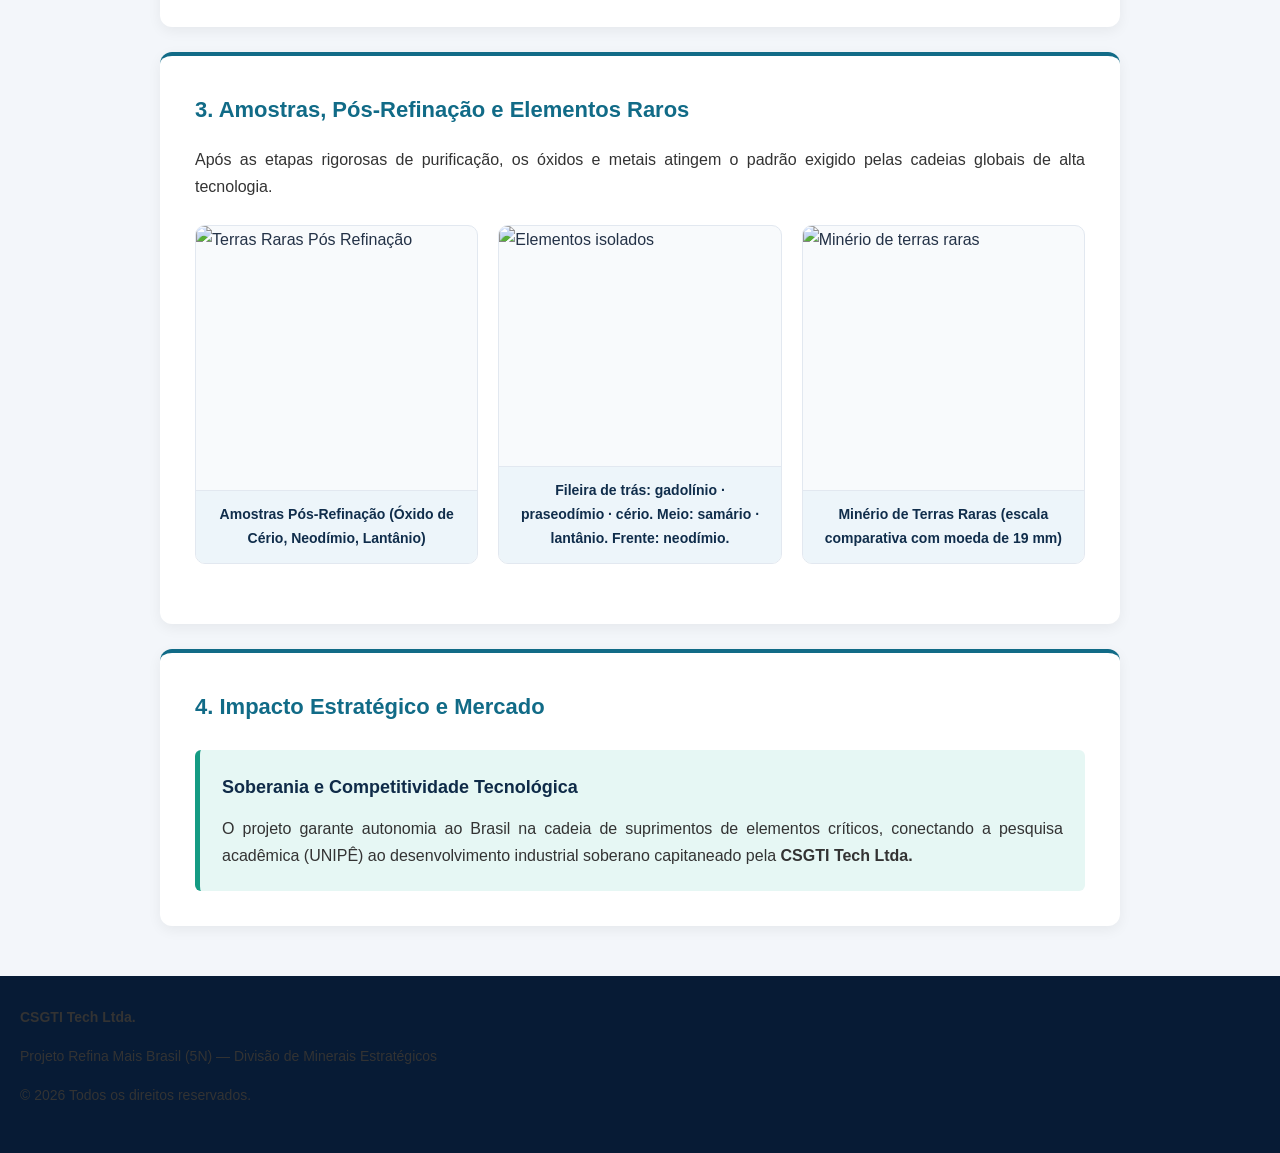
==== commit 106e3851: "Update Card_RMB59.html" ====
--- a/Card_RMB59.html
+++ b/Card_RMB59.html
@@ -1,260 +1,317 @@
 <!DOCTYPE html>
 <html lang="pt-BR">
 <head>
-<meta charset="UTF-8">
-<meta name="viewport" content="width=device-width, initial-scale=1.0">
-
-<title>Refina Mais Brasil Five Nine</title>
-
-<style>
-* {
-  margin: 0;
-  padding: 0;
-  box-sizing: border-box;
-  font-family: 'Segoe UI', Tahoma, Geneva, Verdana, sans-serif;
-}
-
-body {
-  background-color: #0f2b48;
-  color: #222;
-  line-height: 1.7;
-  background-image: linear-gradient(#0f2b48, rgba(0,0,3,0.288));
-}
-
-header {
-  background-color: #133457;
-  width: 100%;
-  padding: 20px;
-  text-align: center;
-  background-image: linear-gradient(#133457, #1e3e61);
-}
-
-header h1 {
-  color: white;
-  font-size: clamp(30px, 7vw, 70px);
-  text-align: center;
-  border: none;
-  padding: 0;
-}
-
-.container {
-  max-width: 1100px;
-  margin: 40px auto;
-  padding: 0 20px;
-}
-
-.galeria {
-  display: flex;
-  justify-content: center;
-  align-items: center;
-  gap: 25px;
-  flex-wrap: wrap;
-  padding: 40px 20px;
-  max-width: 1800px;
-  margin: auto;
-}
-
-.galeria figure {
-  flex: 1 1 350px;
-  max-width: 400px;
-  display: flex;
-  flex-direction: column;
-  align-items: center;
-  justify-content: flex-start;
-  gap: 10px;
-}
-
-.galeria figure img {
-  width: 100%;
-  height: 350px;
-  object-fit: cover;
-  display: block;
-  border-radius: 12px;
-}
-
-.galeria figcaption {
-  display: block;
-  width: 100%;
-  text-align: center;
-  color: white;
-  background-color: #133457;
-  padding: 12px;
-  border-radius: 8px;
-  font-size: 16px;
-  font-weight: bold;
-  min-height: 45px;
-  outline: none;
-}
-.galeria figcaption:focus {
-  border-color: #ffffff;
-  background-color: #1e456d;
-}
-
-.galeria img {
-  width: 100%;
-  height: 350px;
-  object-fit: cover;
-  display: block;
-  border-radius: 12px;
-  box-shadow: 0 5px 18px rgba(0,0,0,0.45);
-  transition: transform 0.3s ease;
-}
-
-.galeria img:hover {
-  transform: scale(1.05);
-}
-
-@media (min-width: 1200px) {
-  .galeria figure {
-    flex: 1 1 400px;
-    max-width: 420px;
-  }
-
-  .galeria img {
-    height: 400px;
-  }
-}
-
-@media (max-width: 600px) {
-  .galeria {
-    gap: 15px;
-  }
-
-  .galeria figure {
-    flex: 1 1 100%;
-    max-width: 100%;
-  }
-
-  .galeria img {
-    height: 260px;
-  }
-}
-
-article {
-  background-color: #c3d0e0;
-  padding: 25px;
-  margin: 20px;
-  border-radius: 8px;
-}
-
-article h2 {
-  color: #0f2b48;
-  font-size: 1.5rem;
-  border-left: 4px solid #0f2b48;
-  padding-left: 12px;
-}
-
-footer {
-  background-color: #0b1e33;
-  padding: 20px;
-  text-align: center;
-  margin-top: 40px;
-}
-
-footer a {
-  color: white;
-  text-decoration: none;
-  font-weight: bold;
-}
-
-footer a:hover {
-  text-decoration: underline;
-}
-
-@media (max-width: 600px) {
-  .galeria {
-    gap: 12px;
-  }
-
-  .galeria figure {
-    flex: 1 1 100%;
-    max-width: 100%;
-  }
-
-  .galeria img {
-    height: 220px;
-  }
-
-  article h2 {
-    font-size: 1.1rem;
-  }
-}
-</style>
+    <meta charset="UTF-8">
+    <meta name="viewport" content="width=device-width, initial-scale=1.0">
+    <title>Refina Mais Brasil (5N) — CSGTI Tech Ltda.</title>
+    <style>
+        * {
+            margin: 0;
+            padding: 0;
+            box-sizing: border-box;
+        }
+
+        html {
+            scroll-behavior: smooth;
+        }
+
+        body {
+            font-family: 'Segoe UI', Tahoma, Geneva, Verdana, sans-serif;
+            background-color: #f3f6fa;
+            color: #243247;
+            line-height: 1.7;
+        }
+
+        header {
+            background: linear-gradient(135deg, #071b35, #116b87);
+            color: #fff;
+            padding: 40px 20px;
+            text-align: center;
+        }
+
+        header h1 {
+            font-size: 36px;
+            margin-bottom: 10px;
+            color: #ffffff;
+        }
+
+        header p {
+            font-size: 18px;
+            color: #e0f2fe;
+            font-weight: 500;
+            opacity: 1;
+        }
+
+        nav {
+            background: #102d4b;
+            padding: 15px;
+            text-align: center;
+            position: sticky;
+            top: 0;
+            z-index: 100;
+            box-shadow: 0 2px 10px rgba(0,0,0,0.2);
+        }
+
+        nav a {
+            color: white;
+            text-decoration: none;
+            font-weight: bold;
+            margin: 0 12px;
+            display: inline-block;
+            font-size: 15px;
+        }
+
+        nav a:hover {
+            color: #60e0c4;
+        }
+
+        .container {
+            max-width: 1000px;
+            margin: 35px auto;
+            padding: 0 20px;
+        }
+
+        .voltar-link {
+            display: inline-block;
+            margin-bottom: 25px;
+            color: #116b87;
+            text-decoration: none;
+            font-weight: bold;
+        }
+
+        .voltar-link:hover {
+            text-decoration: underline;
+        }
+
+        section {
+            background: white;
+            padding: 35px;
+            margin-bottom: 25px;
+            border-radius: 12px;
+            box-shadow: 0 4px 14px rgba(0,0,0,0.06);
+            border-top: 4px solid #116b87;
+        }
+
+        h2 {
+            color: #116b87;
+            font-size: 22px;
+            margin-bottom: 18px;
+        }
+
+        .meta-info {
+            background: #edf5fa;
+            padding: 15px 20px;
+            border-radius: 8px;
+            margin-bottom: 25px;
+            border-left: 4px solid #102d4b;
+        }
+
+        .meta-info p {
+            margin-bottom: 5px;
+            color: #102d4b;
+        }
+
+        p {
+            margin-bottom: 15px;
+            text-align: justify;
+            color: #333;
+        }
+
+        ul {
+            margin-left: 20px;
+            margin-bottom: 15px;
+        }
+
+        li {
+            margin-bottom: 10px;
+            color: #333;
+        }
+
+        .box-destaque {
+            background: #e6f7f4;
+            border-left: 5px solid #149b83;
+            padding: 22px;
+            border-radius: 6px;
+            margin-top: 25px;
+        }
+
+        .box-destaque h3 {
+            color: #0f2b48;
+            margin-bottom: 12px;
+            font-size: 18px;
+        }
+
+        .box-destaque p {
+            margin-bottom: 10px;
+        }
+
+        .box-destaque p:last-child {
+            margin-bottom: 0;
+        }
+
+        /* Galeria e Imagens Padronizadas */
+        .galeria {
+            display: grid;
+            grid-template-columns: repeat(auto-fit, minmax(280px, 1fr));
+            gap: 20px;
+            margin: 25px 0;
+        }
+
+        .galeria figure {
+            background: #f8fafc;
+            border: 1px solid #e2e8f0;
+            border-radius: 10px;
+            overflow: hidden;
+            display: flex;
+            flex-direction: column;
+            justify-content: space-between;
+        }
+
+        .galeria figure img {
+            width: 100%;
+            height: 240px;
+            object-fit: cover;
+            display: block;
+            transition: transform 0.3s ease;
+        }
+
+        .galeria figure img:hover {
+            transform: scale(1.03);
+        }
+
+        .galeria figcaption {
+            padding: 12px 15px;
+            font-size: 14px;
+            color: #102d4b;
+            font-weight: 600;
+            text-align: center;
+            background: #edf5fa;
+            border-top: 1px solid #e2e8f0;
+        }
+
+        footer {
+            background: #071b35;
+            color: #a0b2c6;
+            text-align: center;
+            padding: 30px 20px;
+            margin-top: 50px;
+            font-size: 14px;
+        }
+
+        @media (max-width: 600px) {
+            header h1 {
+                font-size: 26px;
+            }
+            nav a {
+                margin: 6px 8px;
+                font-size: 13px;
+            }
+            section {
+                padding: 20px;
+            }
+        }
+    </style>
 </head>
-
 <body>
 
-<header>
-  <h1><strong>Refina Mais Brasil Five Nine</strong></h1>
-</header>
-
-<div class="galeria">
-
-  <figure>
-    <img
-      src="https://encrypted-tbn0.gstatic.com/images?q=tbn:ANd9GcSkCdIasS4atObnztY8CDeIw6FkFCIyRp-ZLyVBf3XGyO7PT2LW-be8pz6i&s=10"
-      alt="Coleta das Terras">
-      <figcaption >Coleta das Terras Raras Através da Mineração</figcaption>
-  </figure>
-
-  <figure>
-    <img
-      src="https://s2-oglobo.glbimg.com/Lzq1qzqauH9tRtZ7KbAD4PhMjq4=/1200x/smart/filters:cover():strip_icc()/i.s3.glbimg.com/v1/AUTH_da025474c0c44edd99332dddb09cabe8/internal_photos/bs/2023/H/J/WPNOpRRfWAscx4UZIo0g/sigma1.jpg"
-      alt="Planta de Mineração">
-      <figcaption>Planta Onde Os Caminhões Despejam As Terras Para Iniciar O Processo de Separação</figcaption>
-  </figure>
-
-  <figure>
-    <img
-      src="https://imagens.ebc.com.br/1G0laUv1Nd3sz6xaakOAyJeFCKk=/1170x700/smart/https://agenciabrasil.ebc.com.br/sites/default/files/thumbnails/image/2025/04/22/sigma-lithium-litio-jequitinhonh.jpeg?itok=E_oW8sHb"
-      alt="Separação das terras">
-      <figcaption>O Processo de Separação Em Questão</figcaption>
-  </figure>
-
-  <figure>
-    <img
-      src="https://encrypted-tbn0.gstatic.com/images?q=tbn:ANd9GcS3CgoE-8JpAZC7SOGq67KvSznF_Wfr4I5TkamBC3Ex_g&s=10"
-      alt="Laboratorio de Refinação">
-      <figcaption>Laboratório Onde Ocorre Os Processos de Refinação</figcaption>
-  </figure>
-
-   <figure>
-    <img
-      src="https://conteudo.imguol.com.br/c/entretenimento/da/2025/03/06/amostras-de-minerais-de-terras-raras-oxido-de-cerio-bastnasita-oxido-de-neodimio-e-carbonato-de-lantanio-1741301648121_v2_900x506.jpg"
-      alt="Terras Raras Pós Refinação">
-      <figcaption>Como As Terras Raras Ficam Depois da Refinação</figcaption>
-  </figure>
-
-  <figure>
-    <img
-      src="https://imagens.publico.pt/imagens.aspx/1849768?tp=UH&db=IMAGENS&type=JPG&w=1800&act=resize"
-      alt="Laboratorio de Refinação">
-      <figcaption>Fileira de trás: gadolínio · praseodímio · cério. Fileira do meio: samário · lantânio. Fileira da frente: neodímio.</figcaption>
-  </figure>
-
-  <figure>
-    <img
-      src="https://thumb.wikimedia.org/wikipedia/commons/thumb/1/10/RareEarthOreUSGOV.jpg/250px-RareEarthOreUSGOV.jpg?utm_source=pt.wikipedia.org&utm_campaign=parser&utm_content=thumbnail"
-      alt="Laboratorio de Refinação">
-      <figcaption>Minério de terras raras (mostrado ao lado de uma moeda de 5 centavo de real com 19 mm de diâmetro para comparação de tamanho)</figcaption>
-  </figure>
-
-</div>
-
-<article>
-  <h2>
-    Tecnologia proprietária para o refino industrial de terras raras e
-    minerais estratégicos. Alcança o grau extremo de pureza 59 (99,999%),
-    garantindo matéria-prima de alto valor agregado para a indústria de
-    semicondutores, defesa e transição energética.
-  </h2>
-</article>
-
-<footer>
-  <a href="refina-59.html" class="btn-saiba-mais">
-    Saiba Mais (Dossiê Completo)
-  </a>
-</footer>
+    <header>
+        <h1>REFINA MAIS BRASIL (5N)</h1>
+        <p>Tecnologia Proprietária para Refino Industrial de Terras Raras e Minerais Estratégicos — CSGTI Tech Ltda.</p>
+    </header>
+
+    <nav aria-label="Navegação interna">
+        <a href="#sobre">Sobre o Projeto</a>
+        <a href="#processo">Etapas de Refino</a>
+        <a href="#amostras">Amostras e Elementos</a>
+        <a href="#impacto">Impacto Tecnológico</a>
+    </nav>
+
+    <div class="container">
+        <a href="index.html" class="voltar-link">← Voltar para a página principal / Início</a>
+
+        <div class="meta-info">
+            <p><strong>Projeto:</strong> Refina Mais Brasil (5N) | <strong>Grau de Pureza:</strong> 99,999% (5N)</p>
+            <p><strong>Propriedade Intelectual:</strong> CSGTI Tech Ltda. | <strong>Idealizador:</strong> Moisés Jovino</p>
+            <p><em>Apresentação Acadêmica para o Prof. Daniel (UNIPÊ)</em></p>
+        </div>
+
+        <section id="sobre">
+            <h2>1. Sobre o Projeto e Grau de Pureza</h2>
+            <p>
+                O <strong>Refina Mais Brasil (5N)</strong> emprega tecnologia proprietária para o refino industrial de terras raras e minerais estratégicos. O processo alcança o grau extremo de pureza <strong>5N (99,999%)</strong>, garantindo matéria-prima de altíssimo valor agregado para a indústria de semicondutores, defesa e transição energética.
+            </p>
+        </section>
+
+        <section id="processo">
+            <h2>2. Do Minério Bruto ao Processo de Separação</h2>
+            <p>
+                O fluxo operacional engloba desde a lavra e coleta inicial até as etapas físico-químicas avançadas de separação e purificação em laboratório.
+            </p>
+
+            <div class="galeria">
+                <figure>
+                    <img src="https://encrypted-tbn0.gstatic.com/images?q=tbn:ANd9GcSkCdIasS4atObnztY8CDeIw6FkFCIyRp-ZLyVBf3XGyO7PT2LW-be8pz6i&s=10" alt="Coleta das Terras">
+                    <figcaption>Coleta das Terras Raras Através da Mineração</figcaption>
+                </figure>
+
+                <figure>
+                    <img src="https://s2-oglobo.glbimg.com/Lzq1qzqauH9tRtZ7KbAD4PhMjq4=/1200x/smart/filters:cover():strip_icc()/i.s3.glbimg.com/v1/AUTH_da025474c0c44edd99332dddb09cabe8/internal_photos/bs/2023/H/J/WPNOpRRfWAscx4UZIo0g/sigma1.jpg" alt="Planta de Mineração">
+                    <figcaption>Planta Onde os Caminhões Despejam as Terras para Iniciar o Processo</figcaption>
+                </figure>
+
+                <figure>
+                    <img src="https://imagens.ebc.com.br/1G0laUv1Nd3sz6xaakOAyJeFCKk=/1170x700/smart/https://agenciabrasil.ebc.com.br/sites/default/files/thumbnails/image/2025/04/22/sigma-lithium-litio-jequitinhonh.jpeg?itok=E_oW8sHb" alt="Separação das terras">
+                    <figcaption>O Processo de Separação em Questão</figcaption>
+                </figure>
+
+                <figure>
+                    <img src="https://encrypted-tbn0.gstatic.com/images?q=tbn:ANd9GcS3CgoE-8JpAZC7SOGq67KvSznF_Wfr4I5TkamBC3Ex_g&s=10" alt="Laboratorio de Refinação">
+                    <figcaption>Laboratório Onde Ocorrem os Processos de Refinação</figcaption>
+                </figure>
+            </div>
+        </section>
+
+        <section id="amostras">
+            <h2>3. Amostras, Pós-Refinação e Elementos Raros</h2>
+            <p>
+                Após as etapas rigorosas de purificação, os óxidos e metais atingem o padrão exigido pelas cadeias globais de alta tecnologia.
+            </p>
+
+            <div class="galeria">
+                <figure>
+                    <img src="https://conteudo.imguol.com.br/c/entretenimento/da/2025/03/06/amostras-de-minerais-de-terras-raras-oxido-de-cerio-bastnasita-oxido-de-neodimio-e-carbonato-de-lantanio-1741301648121_v2_900x506.jpg" alt="Terras Raras Pós Refinação">
+                    <figcaption>Amostras Pós-Refinação (Óxido de Cério, Neodímio, Lantânio)</figcaption>
+                </figure>
+
+                <figure>
+                    <img src="https://imagens.publico.pt/imagens.aspx/1849768?tp=UH&db=IMAGENS&type=JPG&w=1800&act=resize" alt="Elementos isolados">
+                    <figcaption>Fileira de trás: gadolínio · praseodímio · cério. Meio: samário · lantânio. Frente: neodímio.</figcaption>
+                </figure>
+
+                <figure>
+                    <img src="https://thumb.wikimedia.org/wikipedia/commons/thumb/1/10/RareEarthOreUSGOV.jpg/250px-RareEarthOreUSGOV.jpg?utm_source=pt.wikipedia.org&utm_campaign=parser&utm_content=thumbnail" alt="Minério de terras raras">
+                    <figcaption>Minério de Terras Raras (escala comparativa com moeda de 19 mm)</figcaption>
+                </figure>
+            </div>
+        </section>
+
+        <section id="impacto">
+            <h2>4. Impacto Estratégico e Mercado</h2>
+            <div class="box-destaque">
+                <h3>Soberania e Competitividade Tecnológica</h3>
+                <p>
+                    O projeto garante autonomia ao Brasil na cadeia de suprimentos de elementos críticos, conectando a pesquisa acadêmica (UNIPÊ) ao desenvolvimento industrial soberano capitaneado pela <strong>CSGTI Tech Ltda.</strong>
+                </p>
+            </div>
+        </section>
+
+    </div>
+
+    <footer>
+        <p><strong>CSGTI Tech Ltda.</strong></p>
+        <p>Projeto Refina Mais Brasil (5N) — Divisão de Minerais Estratégicos</p>
+        <p>&copy; 2026 Todos os direitos reservados.</p>
+    </footer>
 
 </body>
 </html>
